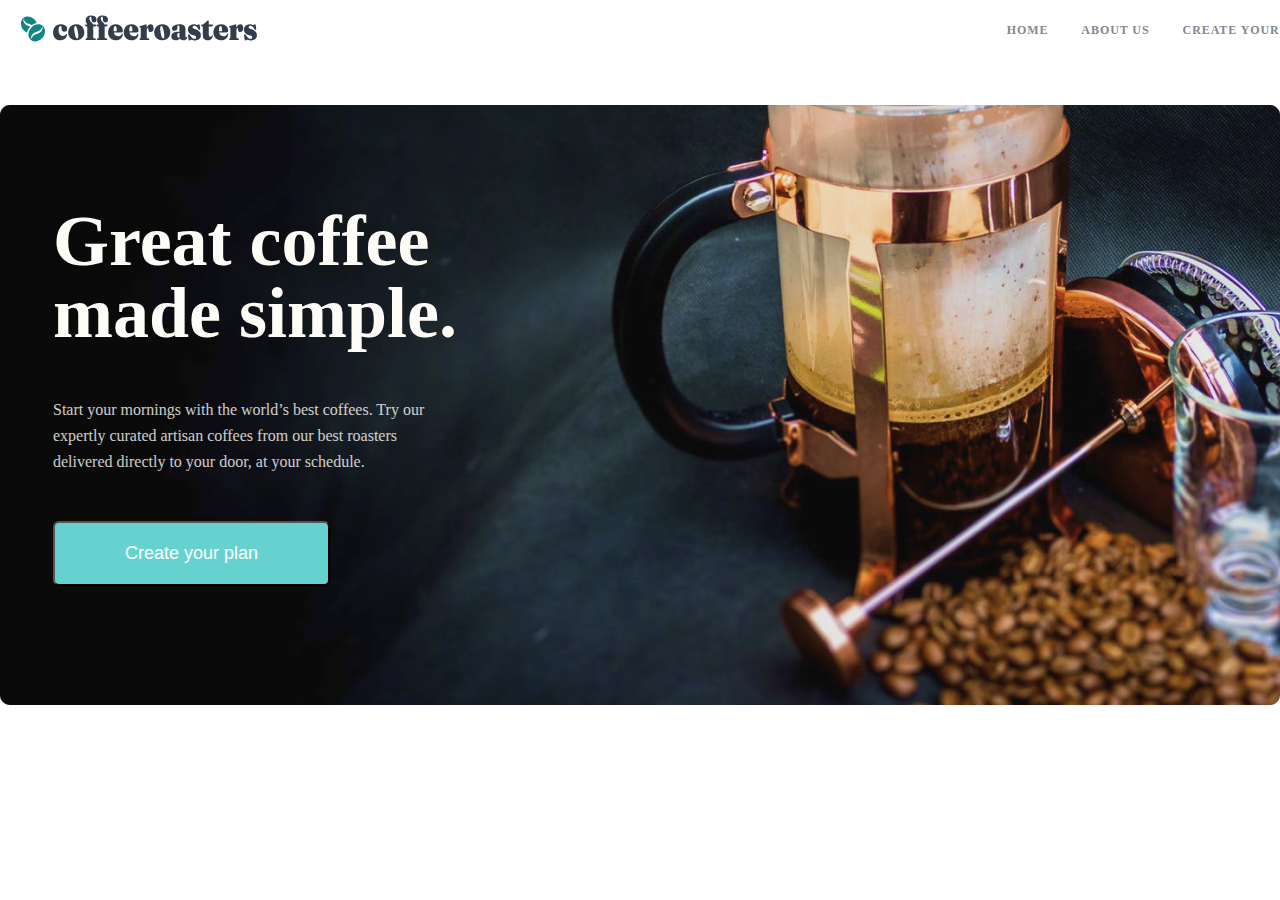
==== index.html @ 33335fd1 "Coffee" ====
<!DOCTYPE html>
<html lang="en">
<head>
    <meta charset="UTF-8">
    <meta name="viewport" content="width=device-width, initial-scale=1.0">
    <link rel="stylesheet" href="./main/main.css">
    <link rel="stylesheet" href="./main/normalize.css">
    <title>CoffeeRoaster</title>
    <link rel="shortcut icon" href="./icon/favicon.ico" type="image/x-icon">
</head>
<body>

    <header class="header">
        <div class="container">
            <a class="header-link" href="#">
                <img class="header-img" src="./img/logo.svg" 
                alt="logo" width="237" height="27">
            </a>

            <ul class="nav-list">
                <li class="nav-item">
                    <a class="nav-link" href="#">HOME</a>
                </li>

                <li class="nav-item">
                    <a class="nav-link" href="#">ABOUT US</a>
                </li>

                <li class="nav-item">
                    <a class="nav-link" href="#">Create your plan</a>
                </li>
            </ul>
        </div>
    </header>

    <main class="main">
        <section class="LT">
            <div class="container">
                <div class="LT-info">
                    <h1 class="LT-heading">Great coffee
                        made simple.</h1>
                    <p class="LT-text">Start your mornings with the world’s best coffees. Try our expertly curated artisan coffees from our best roasters delivered directly to your door, at your schedule.</p>
                    <button class="LT-button">Create your plan</button>
                </div>
            </div>            
        </section>
    </main>

</body>
</html>
---- main/main.css ----
html {
    height: 100%;
    box-sizing: border-box;
  }
 
*,
*::before,
*::after {
    box-sizing: inherit;
    scroll-behavior: smooth;
  }
 
.visually-hidden {
    position: absolute;
    width: 1px;
    height: 1px;
    margin: -1px;
    border: 0;
    padding: 0;
    clip: rect(0 0 0 0);
    overflow: hidden;
  }
 
body {
    height: 100%;
    display: flex;
    flex-direction: column;
    margin: 0;
    padding: 0;
    font-family: "Open Sans", "Arial", "sans-serif";
    font-size: 18px;
    line-height: normal;
  }
 
img {
    max-width: 100%;
    height: auto;
    vertical-align: middle;
    object-fit: cover;
  }

li, a{
    list-style: none;
    text-decoration: none;
}

.container{
    width: 1340px;
    padding: 0 20px;
    margin: 0 auto;
}

.header .container{
    display: flex;
    align-items: center;
    justify-content: space-between;
}

.nav-list{
    display: flex;
}

.nav-item + .nav-item{
    padding-left: 33px;
}

.nav-link{
    color: #83888F;
    font-family: Barlow;
    font-size: 12px;
    font-style: normal;
    font-weight: 700;
    line-height: 15px; 
    letter-spacing: 0.923px;
    text-transform: uppercase;
}

.nav-link:hover{
    color: black;
}

/* main */

/* LT */

.LT .container{
    
    background-image: url("../img/Bitmap.png");    
    background-repeat: no-repeat;
    width: 1280px;  
    height: 600px;     
}

.LT-heading{
    width: 493px;
    color: #FEFCF7;
    font-family: "Fraunces 9pt";
    font-size: 72px;
    font-style: normal;
    font-weight: 900;
    line-height: 72px; 
    padding-top: 100px;
    margin-left: 33px;
}

.LT-text{
    width: 400px;
    color: #FEFCF7;
    font-family: "Barlow";
    font-size: 16px;
    font-style: normal;
    font-weight: 400;
    line-height: 26px; 
    opacity: 0.8;
    padding-bottom: 30px;
    margin-left: 33px;
}

.LT-button{
    padding: 20px 70px;
    border-radius: 6px;
    background: #66D2CF;
    color: white;
    margin-left: 33px;

}
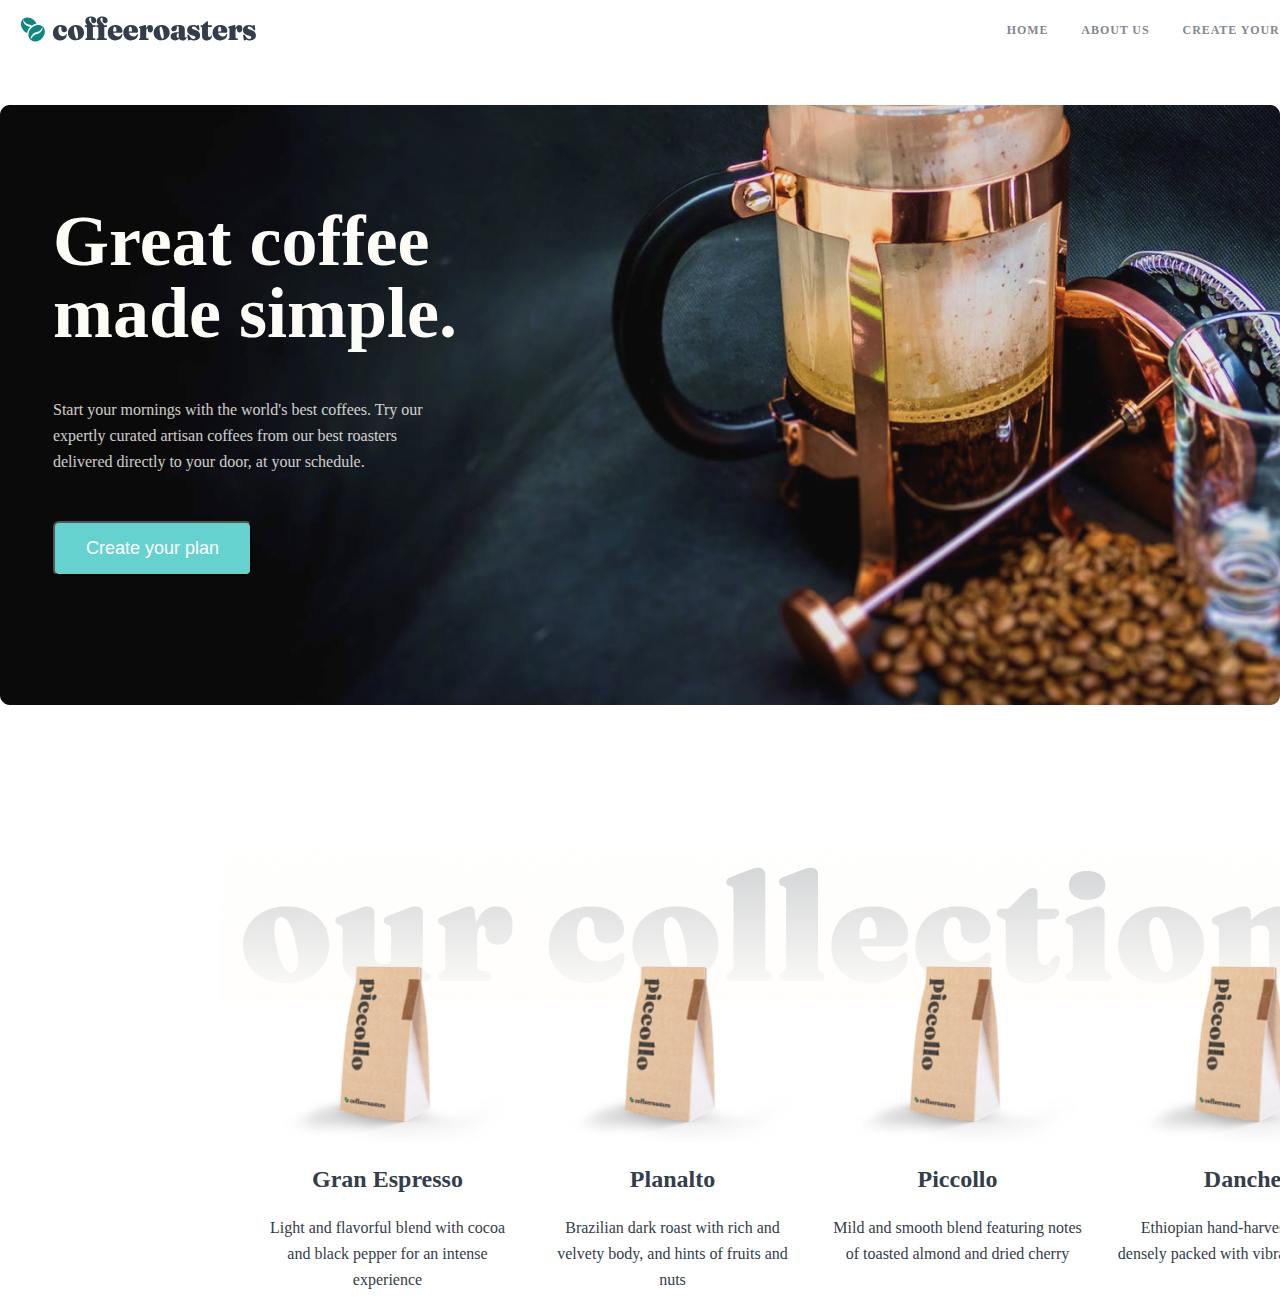
==== commit 9ff4faf6: "Coffee 1.1" ====
--- a/index.html
+++ b/index.html
@@ -1,50 +1,95 @@
+
 <!DOCTYPE html>
 <html lang="en">
 <head>
     <meta charset="UTF-8">
     <meta name="viewport" content="width=device-width, initial-scale=1.0">
+    <link rel="shortcut icon" href="./icon/favicon.ico" type="image/x-icon">
     <link rel="stylesheet" href="./main/main.css">
     <link rel="stylesheet" href="./main/normalize.css">
-    <title>CoffeeRoaster</title>
-    <link rel="shortcut icon" href="./icon/favicon.ico" type="image/x-icon">
+    <title>coffe</title>
 </head>
 <body>
 
+    <p class="visually-hidden">Coffee Projectimizga Xush kelibsiz!</p>
+
     <header class="header">
         <div class="container">
-            <a class="header-link" href="#">
-                <img class="header-img" src="./img/logo.svg" 
-                alt="logo" width="237" height="27">
+            <a class="header__link" href="#">
+                <img class="header__link" src="./img/logo.svg" 
+                alt="Logotip" width="236" height="26">
             </a>
+            
 
-            <ul class="nav-list">
-                <li class="nav-item">
-                    <a class="nav-link" href="#">HOME</a>
-                </li>
+            <nav class="nav">
+                <ul class="nav__list">
+                    <li class="nav__item">
+                        <a class="nav__link" href="#">HOME</a>
+                    </li>
 
-                <li class="nav-item">
-                    <a class="nav-link" href="#">ABOUT US</a>
-                </li>
+                    <li class="nav__item">
+                        <a class="nav__link" href="#">ABOUT US</a>
+                    </li>
 
-                <li class="nav-item">
-                    <a class="nav-link" href="#">Create your plan</a>
-                </li>
-            </ul>
+                    <li class="nav__item">
+                        <a class="nav__link" href="#">Create your plan</a>
+                    </li>
+
+                </ul>
+            </nav>
         </div>
     </header>
 
     <main class="main">
-        <section class="LT">
+        <section class="Happy">
             <div class="container">
-                <div class="LT-info">
-                    <h1 class="LT-heading">Great coffee
+                <div class="Happy__info">
+                    <div class="Happy__list">
+                    <h1 class="Happy__heading">Great coffee
                         made simple.</h1>
-                    <p class="LT-text">Start your mornings with the world’s best coffees. Try our expertly curated artisan coffees from our best roasters delivered directly to your door, at your schedule.</p>
-                    <button class="LT-button">Create your plan</button>
+                        <p class="Happy__text">Start your mornings with the world's best coffees. Try our expertly curated artisan coffees from our best roasters delivered directly to your door, at your schedule.</p>
+                        <button class="Happy__button">Create your plan</button>
+                    </div>
                 </div>
-            </div>            
+            </div>
+        </section>
+
+        <section class="Moonlight">
+            <div class="container">
+                <div class="Moonlight__info"></div>
+                    <ul class="Moonlight__list">
+                        <li class="Moonlight__item">
+                            <img class="Moonlight__img" src="./img/Coffee_K.png" alt="Qahva rasmi"
+                             width="255" height="133">
+                            <h2 class="Moonlight__heading">Gran Espresso</h2>
+                            <p class="Moonlight__text">Light and flavorful blend with cocoa and black pepper for an intense experience</p>
+                        </li>
+
+                        <li class="Moonlight__item">
+                            <img class="Moonlight__img" src="./img/Coffee_K.png" alt="Qahva rasmi"
+                             width="255" height="133">
+                            <h2 class="Moonlight__heading">Planalto</h2>
+                            <p class="Moonlight__text">Brazilian dark roast with rich and velvety body, and hints of fruits and nuts</p>
+                        </li>
+
+                        <li class="Moonlight__item">
+                            <img class="Moonlight__img" src="./img/Coffee_K.png" alt="Qahva rasmi"
+                             width="255" height="133">
+                            <h2 class="Moonlight__heading">Piccollo</h2>
+                            <p class="Moonlight__text">Mild and smooth blend featuring notes of toasted almond and dried cherry</p>
+                        </li>
+
+                        <li class="Moonlight__item">
+                            <img class="Moonlight__img" src="./img/Coffee_K.png" alt="Qahva rasmi"
+                             width="255" height="133">
+                            <h2 class="Moonlight__heading">Danche</h2>
+                            <p class="Moonlight__text">Ethiopian hand-harvested blend densely packed with vibrant fruit notes</p>
+                        </li>
+                    </ul>
+                
+            </div>
         </section>
     </main>
-
+    
 </body>
 </html>--- a/main/main.css
+++ b/main/main.css
@@ -1,3 +1,21 @@
+/* barlow-regular - latin */
+@font-face {
+    font-display: swap; /* Check https://developer.mozilla.org/en-US/docs/Web/CSS/@font-face/font-display for other options. */
+    font-family: 'Barlow';
+    font-style: normal;
+    font-weight: 400;
+    src: url('../fonts/barlow-v12-latin-regular.woff2') format('woff2'); /* Chrome 36+, Opera 23+, Firefox 39+, Safari 12+, iOS 10+ */
+  }
+
+/* fraunces-900 - latin */
+@font-face {
+    font-display: swap; /* Check https://developer.mozilla.org/en-US/docs/Web/CSS/@font-face/font-display for other options. */
+    font-family: 'Fraunces';
+    font-style: normal;
+    font-weight: 900;
+    src: url('../fonts/fraunces-v31-latin-900.woff2') format('woff2'); /* Chrome 36+, Opera 23+, Firefox 39+, Safari 12+, iOS 10+ */
+  }
+
 html {
     height: 100%;
     box-sizing: border-box;
@@ -56,15 +74,15 @@
     justify-content: space-between;
 }
 
-.nav-list{
+.nav__list{
     display: flex;
 }
 
-.nav-item + .nav-item{
+.nav__item + .nav__item{
     padding-left: 33px;
 }
 
-.nav-link{
+.nav__link{
     color: #83888F;
     font-family: Barlow;
     font-size: 12px;
@@ -75,15 +93,15 @@
     text-transform: uppercase;
 }
 
-.nav-link:hover{
+.nav__link:hover{
     color: black;
 }
 
 /* main */
 
-/* LT */
+/* Happy */
 
-.LT .container{
+.Happy .container{
     
     background-image: url("../img/Bitmap.png");    
     background-repeat: no-repeat;
@@ -91,10 +109,10 @@
     height: 600px;     
 }
 
-.LT-heading{
+.Happy__heading{
     width: 493px;
     color: #FEFCF7;
-    font-family: "Fraunces 9pt";
+    font-family: "Fraunces";
     font-size: 72px;
     font-style: normal;
     font-weight: 900;
@@ -103,7 +121,7 @@
     margin-left: 33px;
 }
 
-.LT-text{
+.Happy__text{
     width: 400px;
     color: #FEFCF7;
     font-family: "Barlow";
@@ -116,11 +134,59 @@
     margin-left: 33px;
 }
 
-.LT-button{
-    padding: 20px 70px;
+.Happy__button{
+    padding: 15px 31px;
     border-radius: 6px;
     background: #66D2CF;
     color: white;
     margin-left: 33px;
+}
 
-}+/* Moonlight */
+
+.Moonlight{
+    margin: 0;
+    padding: 0;
+    margin-top: 100px;
+    margin-left: 200px ;
+}
+
+.Moonlight__info{
+    width: 1111px;
+    height: 196px;
+    background-image:url("../img/Background.png");
+    background-repeat: no-repeat;
+    background-size: contain;
+}
+
+.Moonlight__list{
+    display: grid;
+    grid-template-columns: repeat(4,1fr);
+    gap: 30px;
+    width: 1111px;
+    margin: 0;
+    margin-top: -50px;
+}
+
+.Moonlight__heading{
+    width: 255px;
+    color: #333D4B;
+    text-align: center;
+    font-family: "Fraunces ";
+    font-size: 24px;
+    font-style: normal;
+    font-weight: bold;
+    line-height: 32px; 
+}
+
+.Moonlight__text{
+    width: 255px;
+    color: #333D4B;
+    text-align: center;
+    font-family: Barlow;
+    font-size: 16px;
+    font-style: normal;
+    font-weight: 400;
+    line-height: 26px; 
+}
+
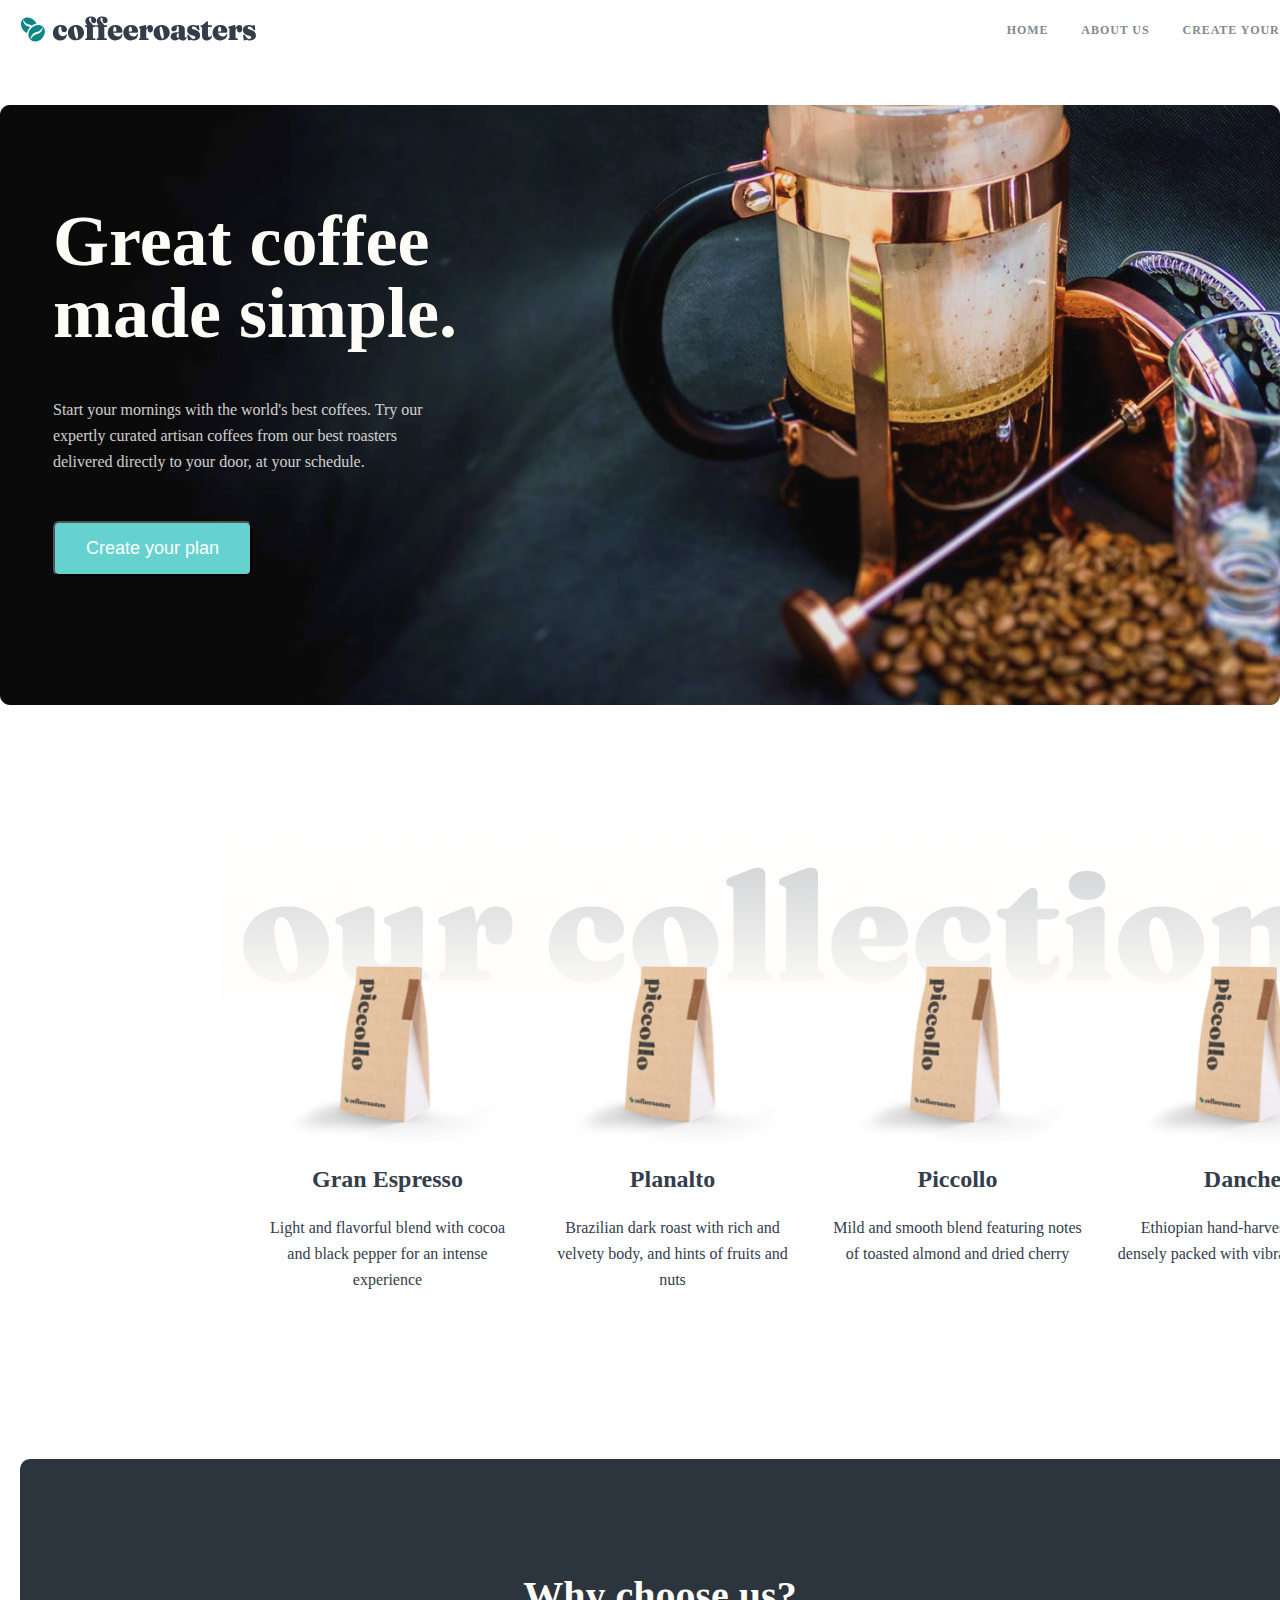
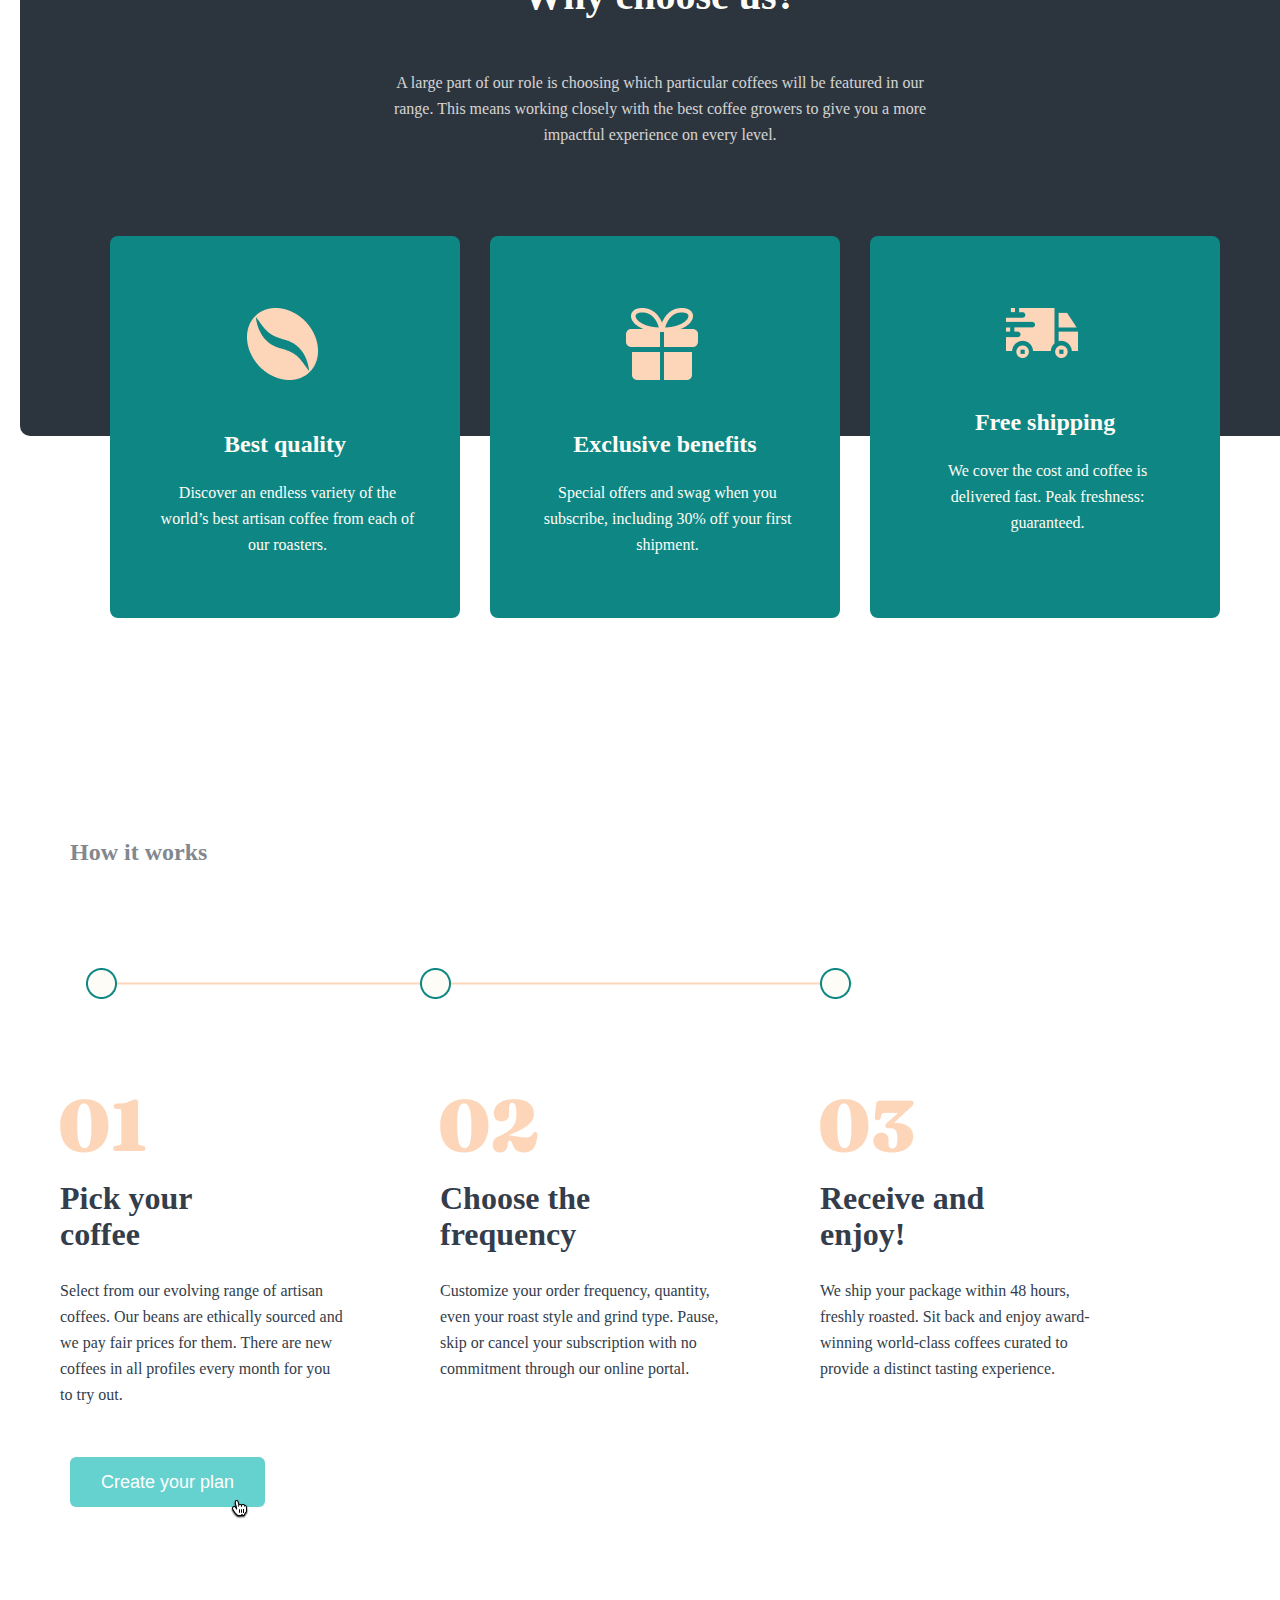
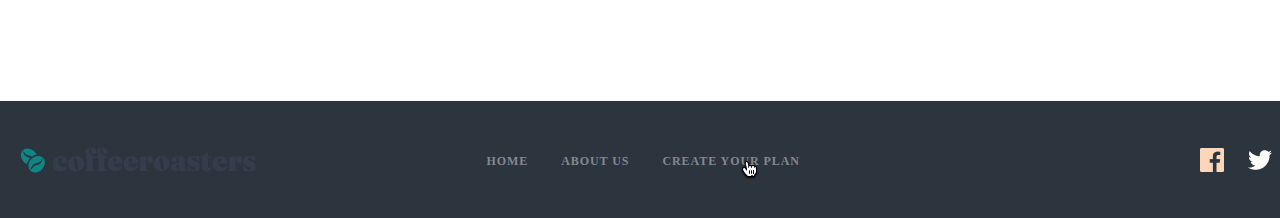
==== commit 3ac99841: "Coffee 2.0" ====
--- a/index.html
+++ b/index.html
@@ -89,7 +89,111 @@
                 
             </div>
         </section>
+
+        <section class="Good">
+            <div class="container">
+                <div class="Good__info">
+                    <div class="Good__schedule">
+                        <h2 class="Good__title">Why choose us?</h2>
+                        <p class="Good__text">A large part of our role is choosing which particular coffees will be featured 
+                            in our range. This means working closely with the best coffee growers to give 
+                            you a more impactful experience on every level.</p>
+                    </div>
+                </div>
+
+                <ul class="Good__list">
+                    <li class="Good__item">
+                        <img class="Good__img" src="./img/Coffee1.png" alt="Coffee_bean">
+                        <h2 class="Good__heading">Best quality</h2>
+                        <p class="Good__paragraph">Discover an endless variety of the world’s best artisan coffee from each of our roasters.</p>
+                    </li>
+
+                    <li class="Good__item">
+                        <img class="Good__img" src="./img/Coffee2.png" alt="Coffee_prize">
+                        <h2 class="Good__heading">Exclusive benefits</h2>
+                        <p class="Good__paragraph">Special offers and swag when you subscribe, including 30% off your first shipment.</p>
+                    </li>
+
+                    <li class="Good__item">
+                        <img class="Good__img" src="./img/Coffee3.png" alt="Coffee_delivery">
+                        <h2 class="Good__heading">Free shipping</h2>
+                        <p class="Good__paragraph">We cover the cost and coffee is delivered fast. Peak freshness: guaranteed.</p>
+                    </li>
+                </ul>
+
+                
+            </div>
+
+        </section>
+
+        <section class="Maxmud">
+            <div class="container">
+                <p class="Maxmud__linear">How it works</p>
+                <div class="Maxmud__info"> 
+                    <img class="Maxmud__circle" src="./img/Circle.png" alt="Circle">
+                    <img class="Maxmud__circle" src="./img/Circle.png" alt="Circle">
+                    <img class="Maxmud__circle" src="./img/Circle.png" alt="Circle">
+                    <img class="Maxmud__img" src="./img/Path.png" alt="Line">                  
+                    
+                                       
+                </div>
+
+                <ul class="Maxmud__list">
+                    <li class="Maxmud__item">
+                        <img class="Maxmud__sight" src="./img/01.png" alt="Number">
+                        <h2 class="Maxmud__heading">Pick your
+                            coffee</h2>
+                        <p class="Maxmud__text">Select from our evolving range of artisan coffees. Our beans are ethically sourced and we pay fair prices for them. There are new coffees in all profiles every month for you to try out.</p>
+                    </li>
+
+                    <li class="Maxmud__item">
+                        <img class="Maxmud__sight" src="./img/02.png" alt="Number">
+                        <h2 class="Maxmud__heading">Choose the frequency</h2>
+                        <p class="Maxmud__text">Customize your order frequency, quantity, even your roast style and grind type. Pause, skip or cancel your subscription with no commitment through our online portal.</p>
+                    </li>
+
+                    <li class="Maxmud__item">
+                        <img class="Maxmud__sight" src="./img/03.png" alt="Number">
+                        <h2 class="Maxmud__heading">Receive and enjoy!</h2>
+                        <p class="Maxmud__text">We ship your package within 48 hours, freshly roasted. Sit back and enjoy award-winning world-class coffees curated to provide a distinct tasting experience.</p>
+                    </li>
+                </ul>
+
+                <a class="Maxmud__link" href="#">Create your plan</a>
+                <img class="Maxmud__cursor" src="./img/Pointer.png" alt="Cursor">
+            </div>
+        </section>
     </main>
+
+    <footer class="footer">
+        <div class="container">
+            <a class="footer__logo" href="#">
+                <img class="footer__img" src="./img/logo.svg" 
+                alt="Logotip" width="236" height="26">
+            </a>
+
+            <ul class="footer__list">
+                <li class="footer__item">
+                    <a class="footer__link" href="#">Home</a>
+                </li>
+
+                <li class="footer__item">
+                    <a class="footer__link" href="#">About us</a>
+                </li>
+
+                <li class="footer__item">
+                    <a class="footer__link" href="#">Create your plan</a>
+                </li>
+            </ul>
+
+            <img class="footer__cursor" src="./img/Pointer.png" alt="Cursor">
+            
+
+            <img class="footer__image" src="./img/SocialMedia.png" alt="SocialMedia">
+        </div>
+    </footer>
+
+
     
 </body>
 </html>--- a/main/main.css
+++ b/main/main.css
@@ -190,3 +190,240 @@
     line-height: 26px; 
 }
 
+/* Good */
+
+.Good{
+    margin-top: 150px;
+}
+
+.Good__info{
+    width: 1280px;
+    height: 577px;
+    border-radius: 10px;
+    background: #2C343E;
+}
+
+.Good__schedule{
+    display: flex;
+    flex-direction: column;
+    justify-content: center;
+    align-items: center;
+}
+
+.Good__title{
+    color: #FEFCF7;
+    text-align: center;
+    font-family: "Fraunces";
+    font-size: 40px;
+    font-style: normal;
+    font-weight: 900;
+    line-height: 48px; 
+    padding-top: 80px;
+}
+
+.Good__text{
+    width: 540px;
+    color: #FEFCF7;
+    text-align: center;
+    font-family: "Barlow";
+    font-size: 16px;
+    font-style: normal;
+    font-weight: 400;
+    line-height: 26px; 
+    opacity: 0.8;
+}
+
+.Good__list{
+    width: 1110px;
+    display: grid;
+    grid-template-columns: repeat(3,1fr);
+    gap: 30px;
+    margin-left: 50px;
+    position: absolute;
+    margin-top: -200px;
+}
+
+.Good__item{
+    margin: 0;
+    padding: 0;
+    width: 350px;
+    height: 382px;
+    border-radius: 8px;
+    background: #0E8784;
+}
+
+.Good__img{
+    margin: 72px 136px;
+}
+
+.Good__heading{
+    color: #FEFCF7;
+    text-align: center;
+    font-family: "Fraunces ";
+    font-size: 24px;
+    font-style: normal;
+    font-weight: 900;
+    line-height: 32px; 
+    margin-top: -24px;
+}
+
+.Good__heading:nth-child(3){
+    color: #FEFCF7;
+    text-align: center;
+    font-family: "Fraunces ";
+    font-size: 24px;
+    font-style: normal;
+    font-weight: 900;
+    line-height: 32px; 
+    padding-top: 50px;
+}
+
+.Good__paragraph{
+    width: 255px;
+    color: #FEFCF7;
+    text-align: center;
+    font-family: "Barlow";
+    font-size: 16px;
+    font-style: normal;
+    font-weight: 400;
+    line-height: 26px; 
+    margin-left: 50px;
+}
+
+
+/* Maxmud */
+
+.Maxmud .container{
+    height: 565px;
+}
+
+.Maxmud__linear{
+    color: #83888F;
+    font-family: "Fraunces ";
+    font-size: 24px;
+    font-style: normal;
+    font-weight: 900;
+    line-height: 32px; 
+    margin: 0;
+    margin-top: 400px;
+    margin-bottom: 100px;
+    position: relative;
+    margin-left: 50px;
+}
+
+
+.Maxmud__circle:nth-child(1){
+    transform: translateX(800px);
+    position: absolute;
+}
+
+.Maxmud__circle:nth-child(2){
+    transform: translateX(400px);
+}
+
+.Maxmud__circle:nth-child(3){
+    transform: translateX(30px);
+}
+
+.Maxmud__list{
+    margin-top: 100px;
+    width: 1045px;
+    display: grid;
+    grid-template-columns: repeat(3,1fr);
+    gap: 95px;
+
+}
+
+.Maxmud__heading{
+    width: 200px;
+    color: #333D4B;
+    font-family: "Fraunces" ;
+    font-size: 32px;
+    font-style: normal;
+    font-weight: 900;
+    line-height: 36px; 
+}
+
+.Maxmud__text{
+    width: 285px;
+    color: #333D4B;
+    font-family: "Barlow";
+    font-size: 16px;
+    font-style: normal;
+    font-weight: 400;
+    line-height: 26px; 
+}
+
+.Maxmud__item{
+    height: 355px;
+}
+
+.Maxmud__link{
+    padding: 15px 31px;
+    border-radius: 6px;
+    background: #66D2CF;
+    color: white;
+    margin-left: 50px;
+}
+
+.Maxmud__cursor{
+    transform: translate(-40px,25px);
+}
+
+/* Footer */
+
+.footer{
+    margin-top: 300px;
+    background-color: #2C343E;
+    padding-top: 30px;
+    padding-bottom: 30px;
+}
+
+.footer .container{
+    display: flex;
+    align-items: center;
+    justify-content: space-between;
+}
+
+.footer__list{
+    display: flex;
+    align-items: center;
+    justify-content: space-between;
+}
+
+.footer__item + .footer__item{
+    margin-left: 33px;
+}
+
+.footer__link{
+    color: #83888F;
+    font-family: "Barlow";
+    font-size: 12px;
+    font-style: normal;
+    font-weight: 700;
+    line-height: 15px; 
+    letter-spacing: 0.923px;
+    text-transform: uppercase;
+}
+
+.footer__link:hover{
+    color: #ffffff;
+    font-family: "Barlow";
+    font-size: 12px;
+    font-style: normal;
+    font-weight: 700;
+    line-height: 15px; 
+    letter-spacing: 0.923px;
+    text-transform: uppercase;   
+}
+
+.footer__cursor{
+    transform: translate(-250px,10px);
+}
+
+
+
+
+
+
+
